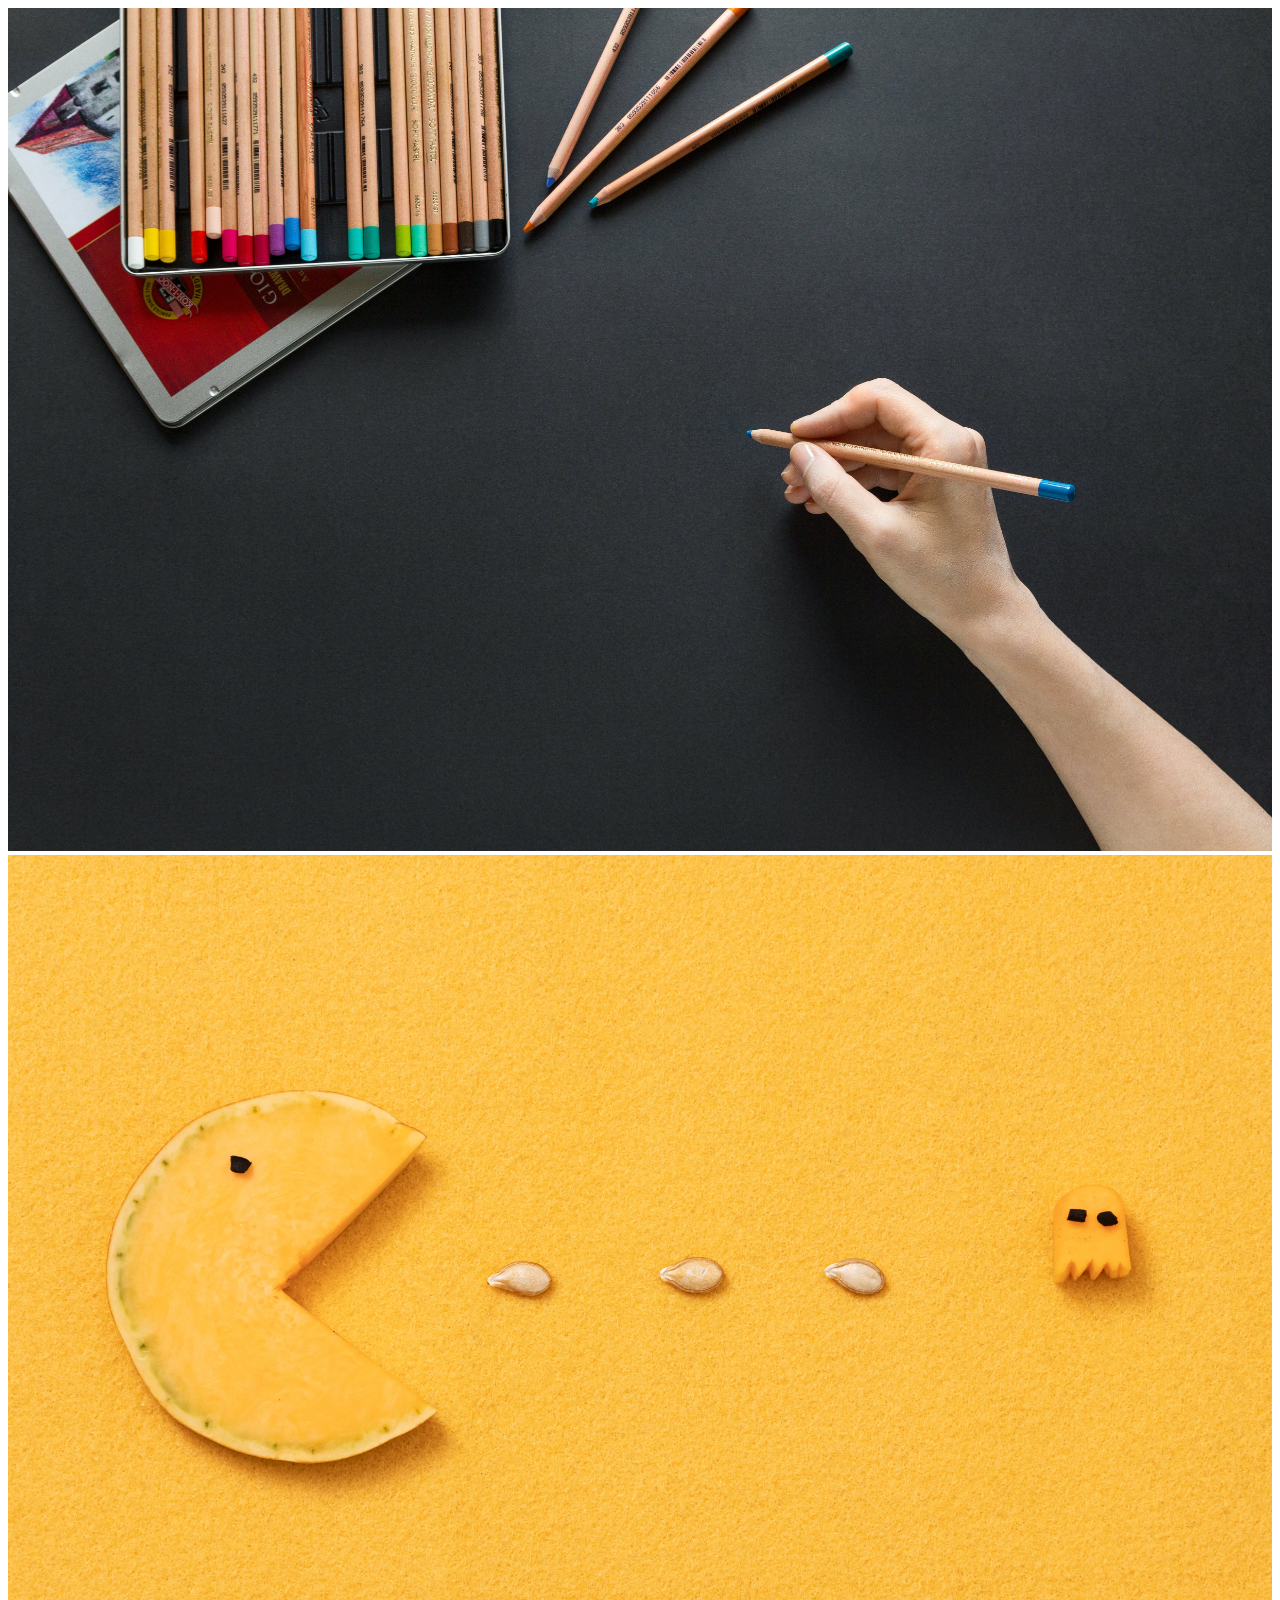
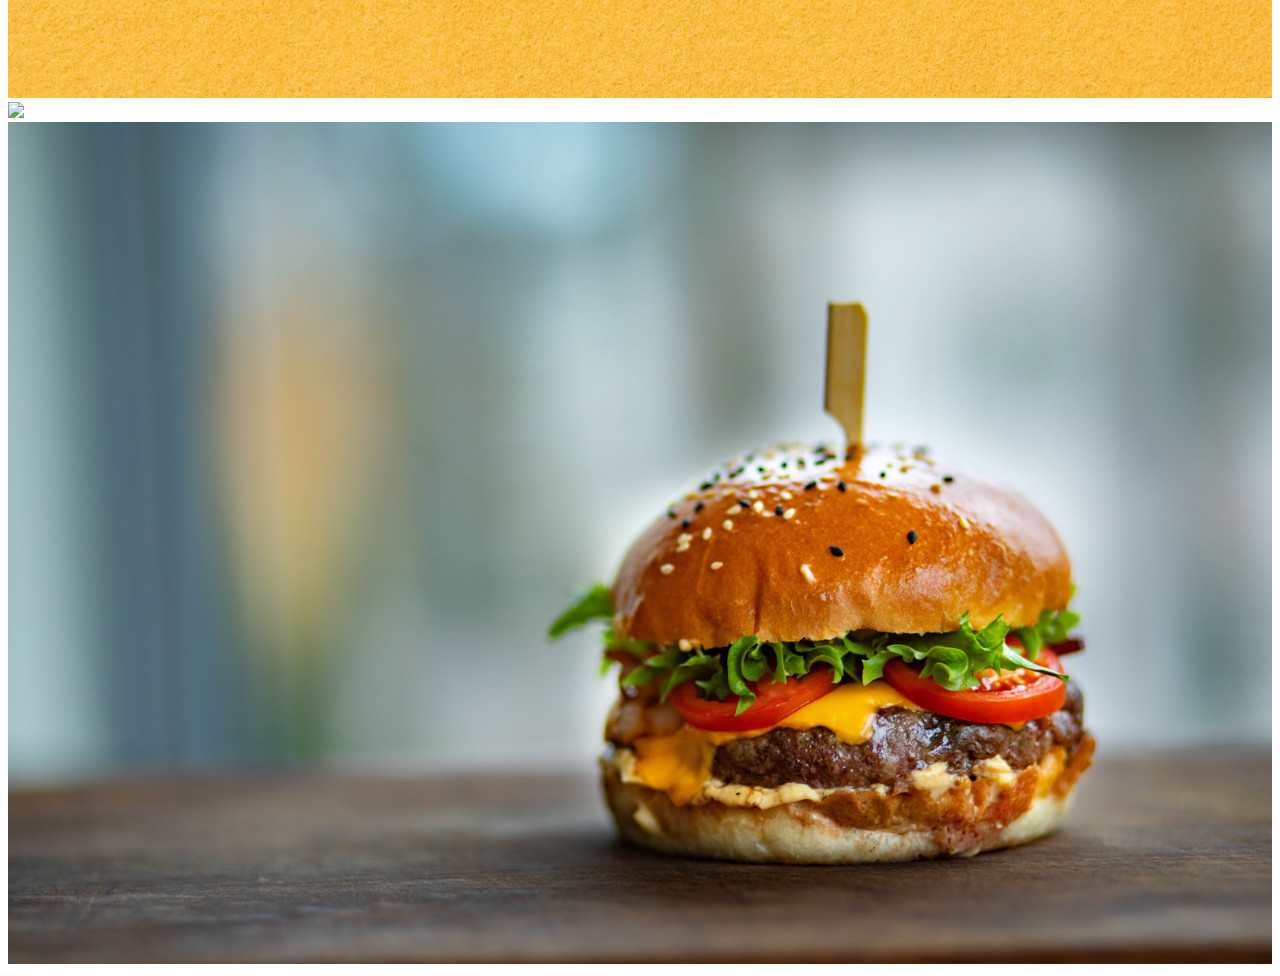
==== vistas/bootstrap.html @ ab4d57c0 "Agregando bootstrap al ejercicio" ====
<!DOCTYPE html>
<html lang="en">
<head>
    <meta charset="UTF-8">
    <meta http-equiv="X-UA-Compatible" content="IE=edge">
    <meta name="viewport" content="width=device-width, initial-scale=1.0">
    <title>Bootstrap</title>

    <link href="https://cdn.jsdelivr.net/npm/bootstrap@5.1.0/dist/css/bootstrap.min.css" rel="stylesheet" integrity="sha384-KyZXEAg3QhqLMpG8r+8fhAXLRk2vvoC2f3B09zVXn8CA5QIVfZOJ3BCsw2P0p/We" crossorigin="anonymous">
</head>
<body>
    <div class="container">
        <div class="row justify-content-center">
            <div class="col-lg-3 col-md-5 col-sm-10">
                <a href="https://google.com">
                    <img src="../img/1.jpg" style="width: 100%">
                </a>
            </div>
            <div class="col-lg-3 col-md-5 col-sm-10">
                <a href="https://instagram.com">    
                    <img src="../img/2.jpg" style="width: 100%">
                </a>
            </div>
            <div class="col-lg-3 col-md-5 col-sm-10">
                <a href="#">    
                    <img src="../img/3.jpg" style="width: 100%">
                </a>
            </div>
            <div class="col-lg-1 col-md-5 col-sm-10">
                <a href="#">    
                    <img src="../img/4.jpg" style="width: 100%">
                </a>
            </div>
        </div>
    </div>

    <script src="https://cdn.jsdelivr.net/npm/@popperjs/core@2.9.3/dist/umd/popper.min.js" integrity="sha384-eMNCOe7tC1doHpGoWe/6oMVemdAVTMs2xqW4mwXrXsW0L84Iytr2wi5v2QjrP/xp" crossorigin="anonymous"></script>
    <script src="https://cdn.jsdelivr.net/npm/bootstrap@5.1.0/dist/js/bootstrap.min.js" integrity="sha384-cn7l7gDp0eyniUwwAZgrzD06kc/tftFf19TOAs2zVinnD/C7E91j9yyk5//jjpt/" crossorigin="anonymous"></script>
</body>
</html>
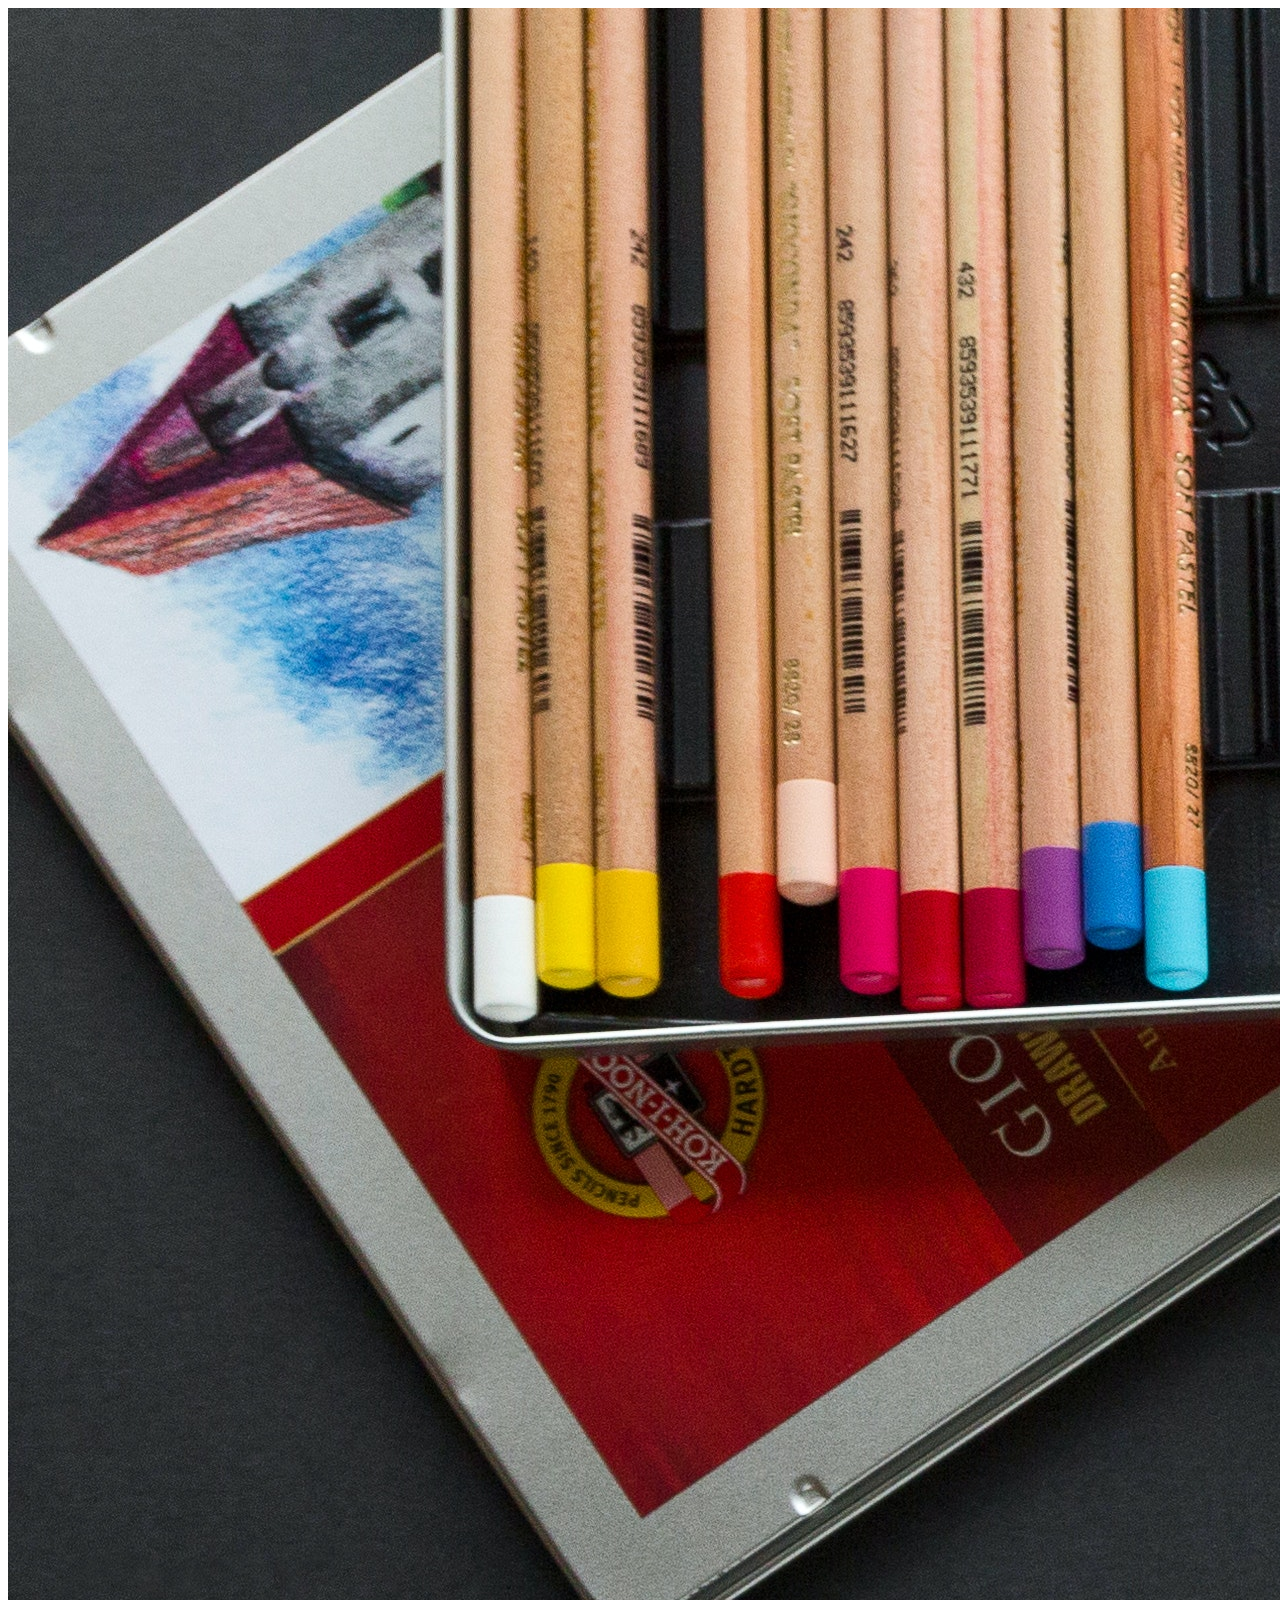
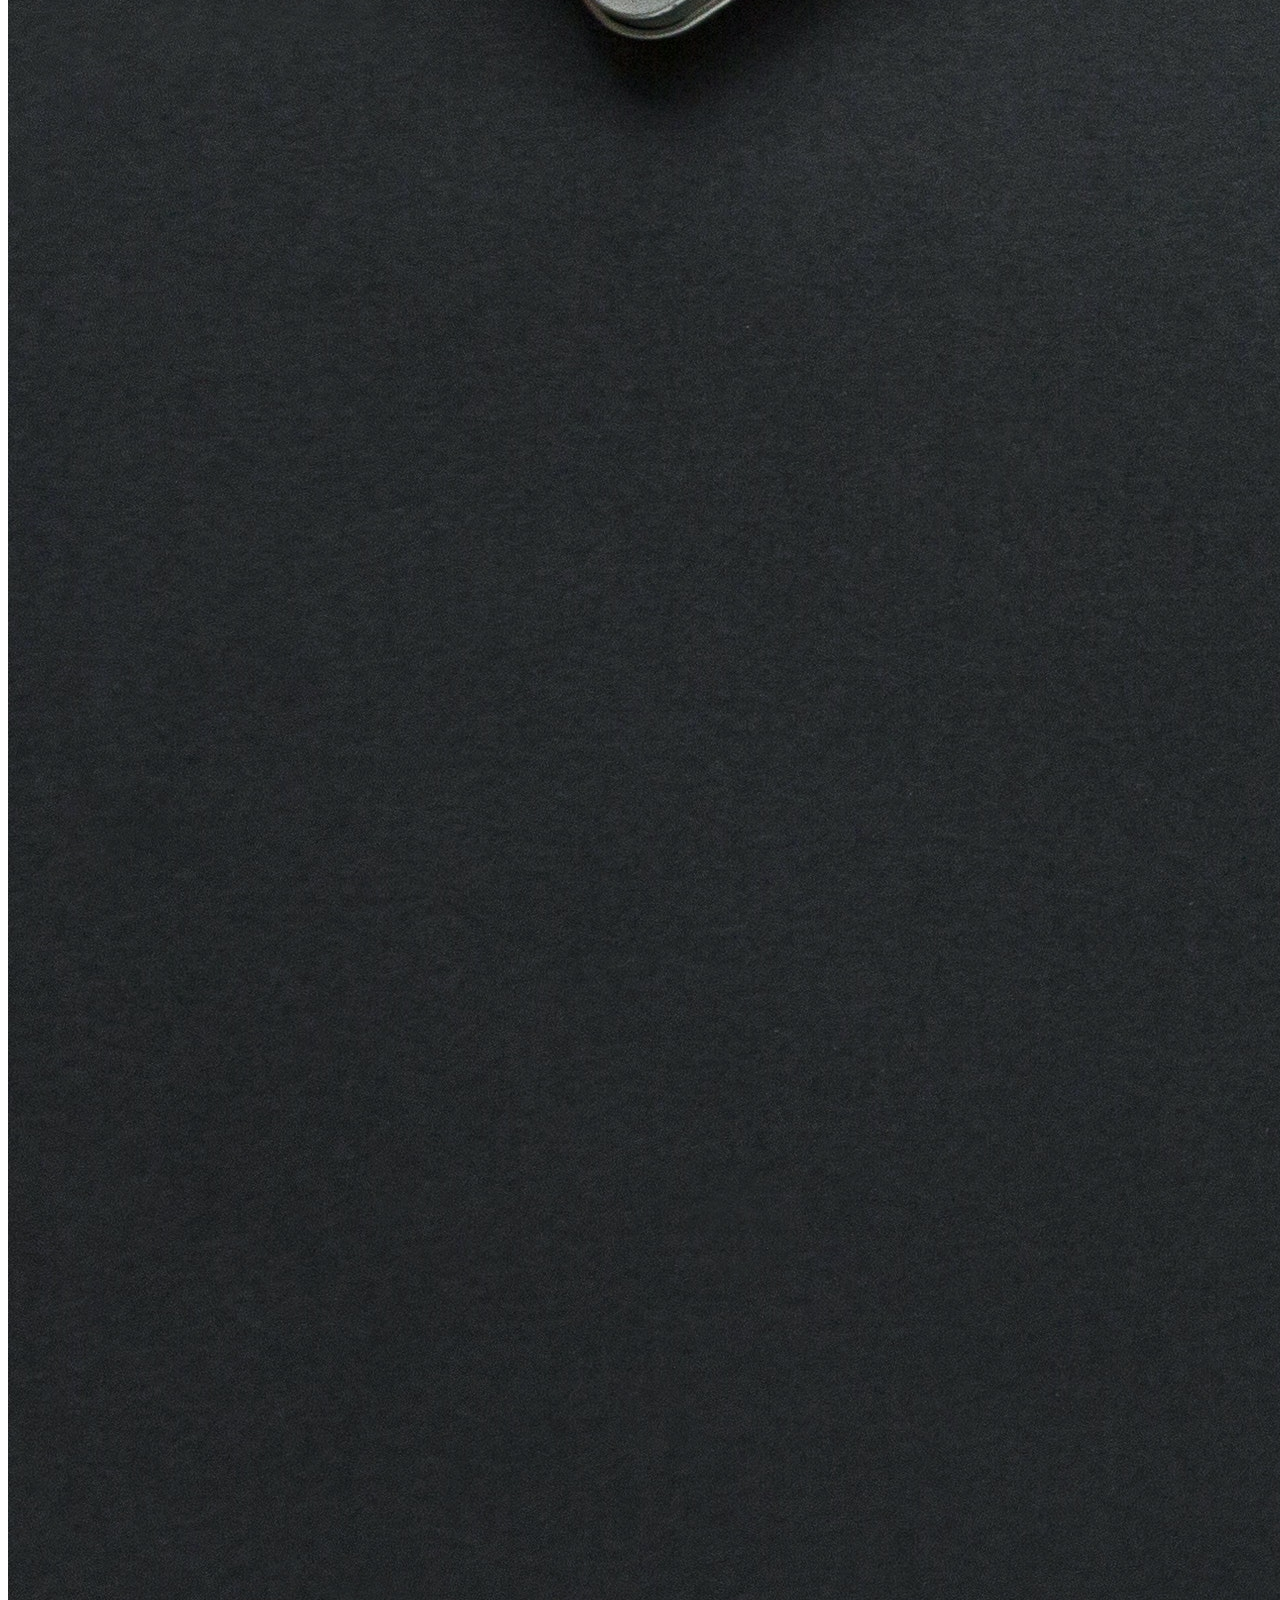
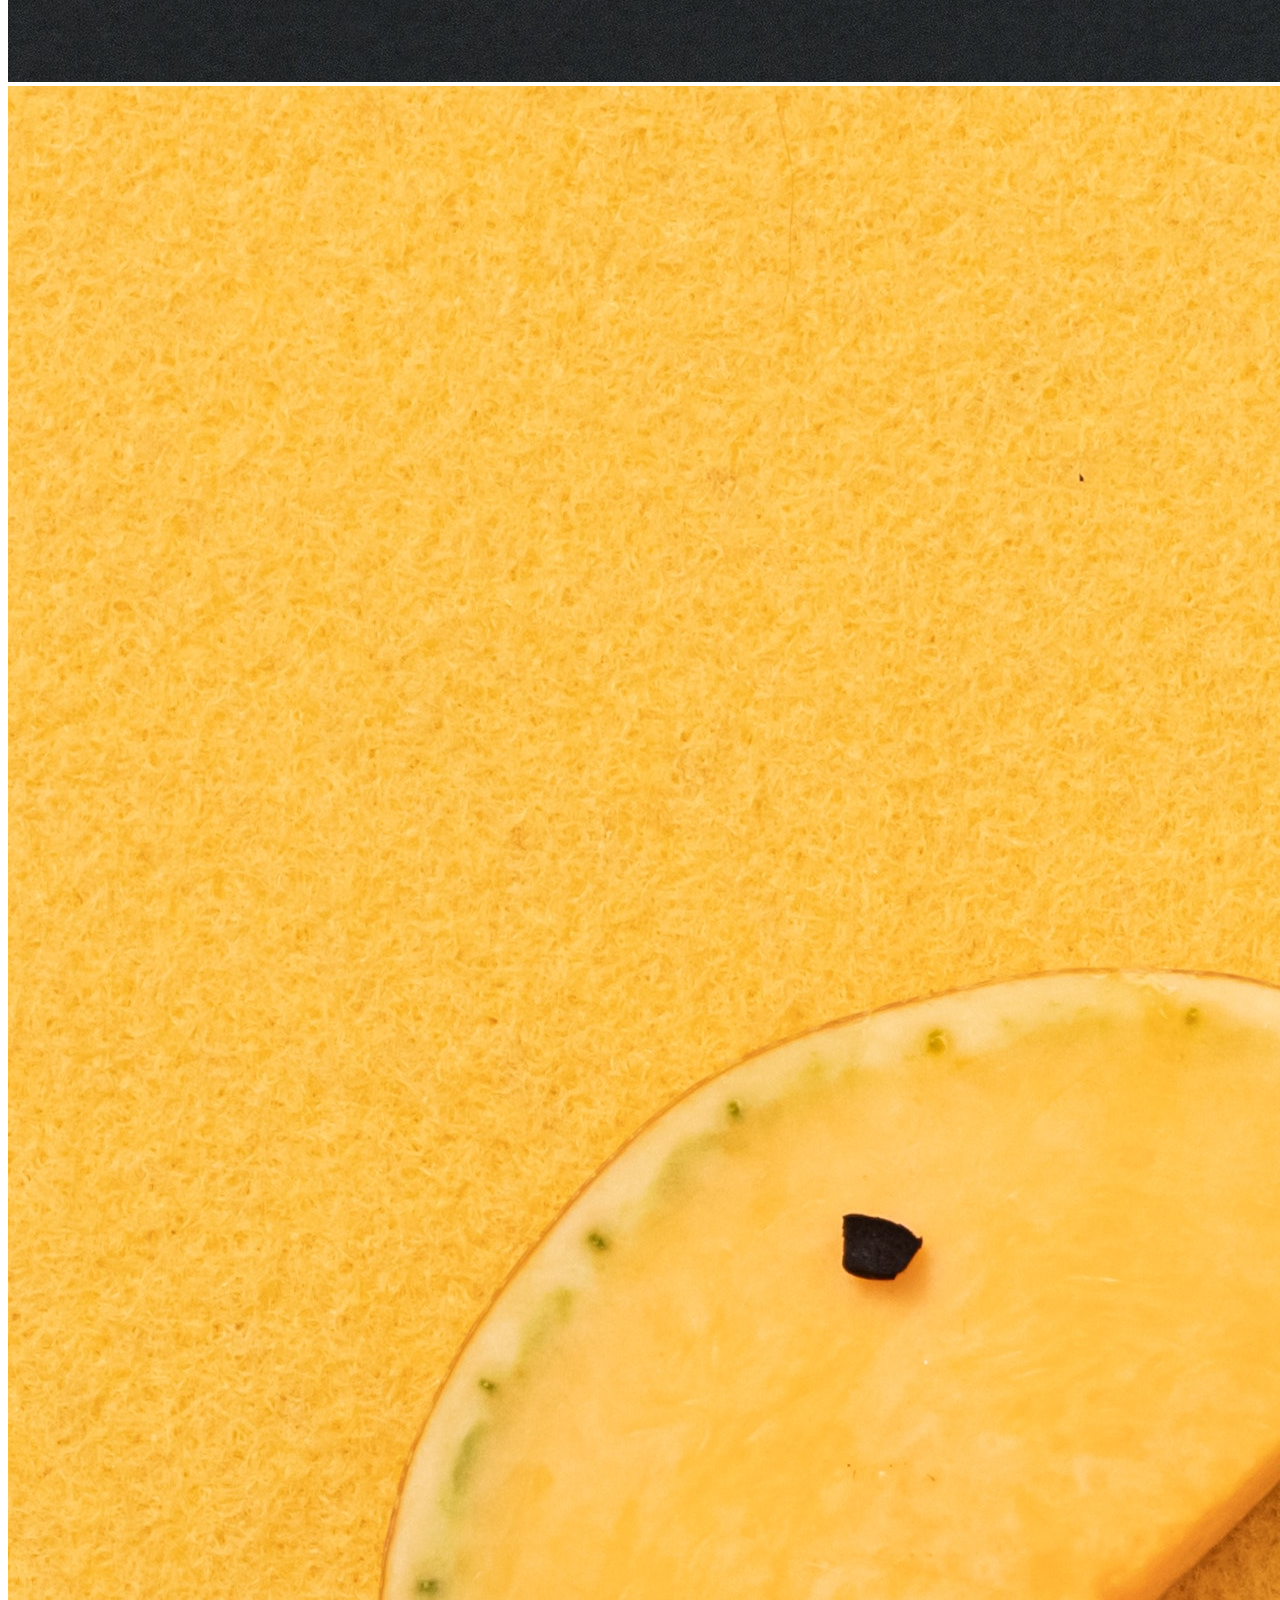
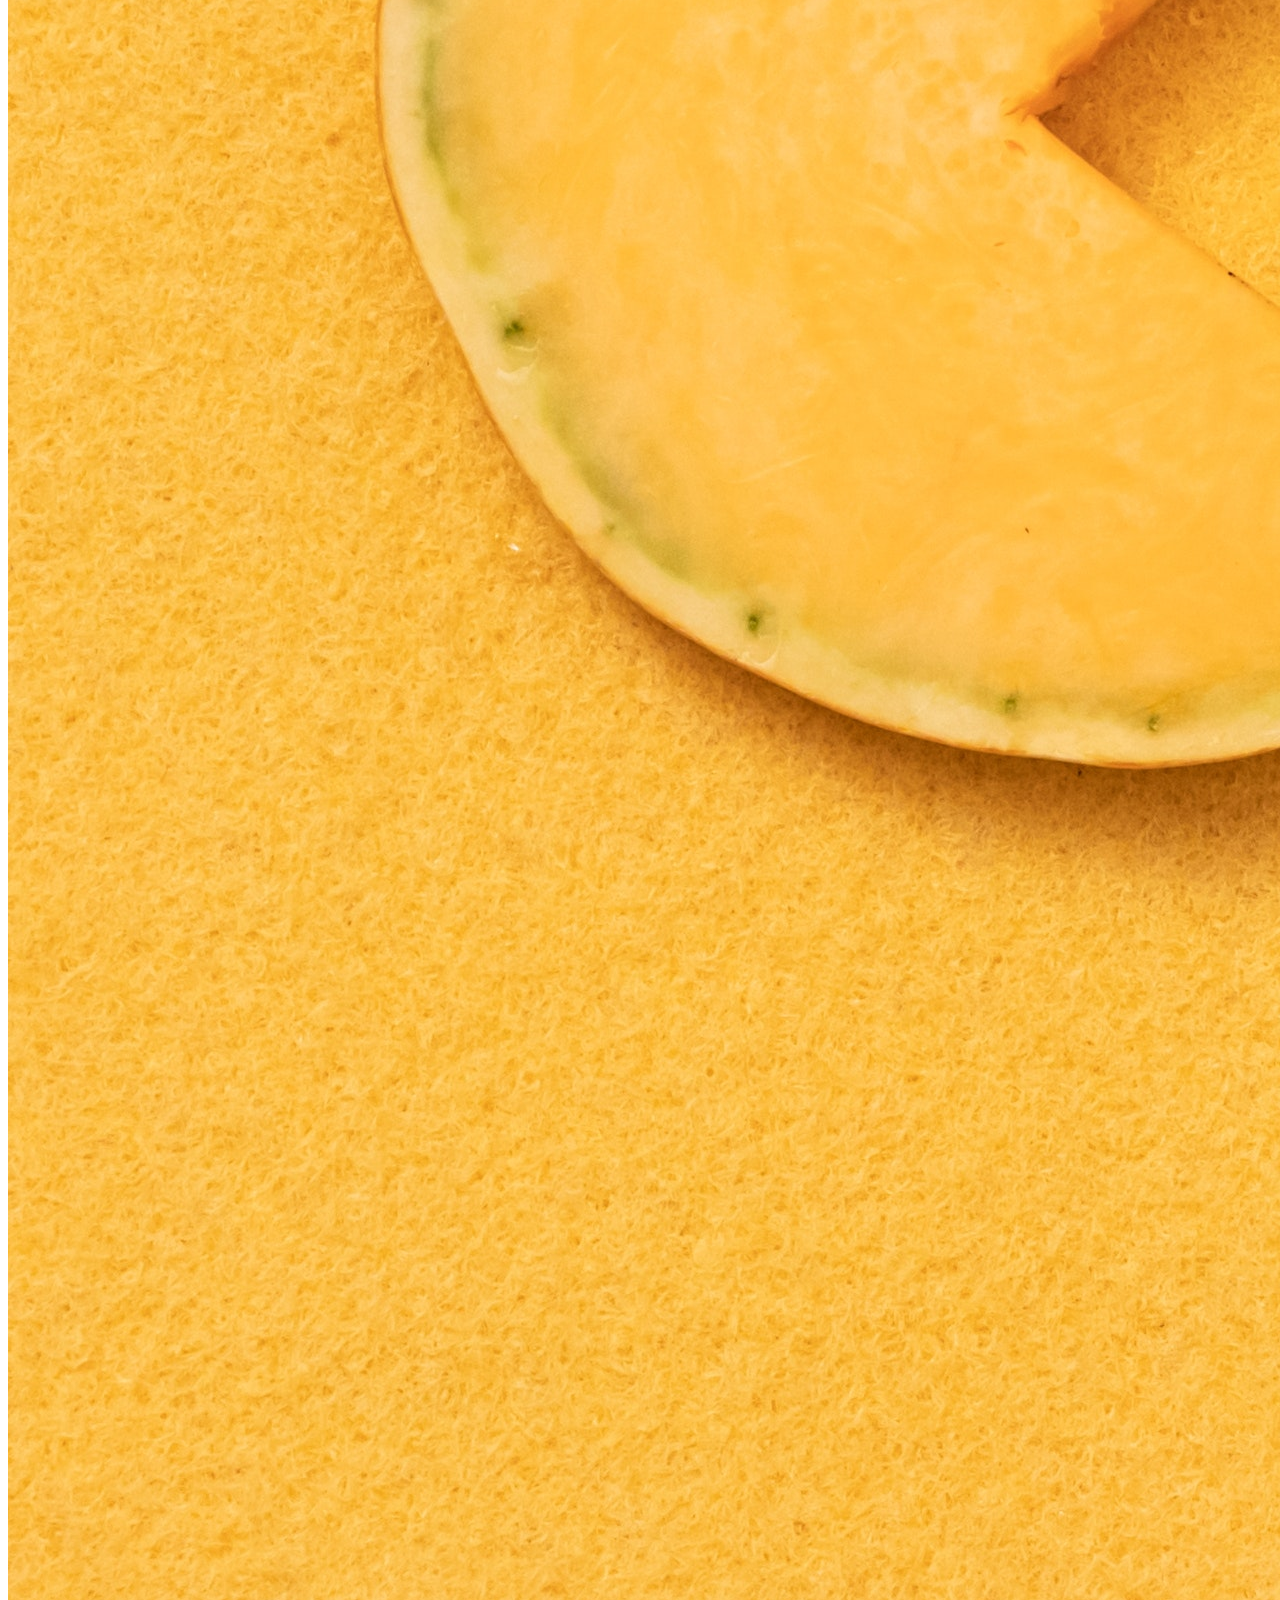
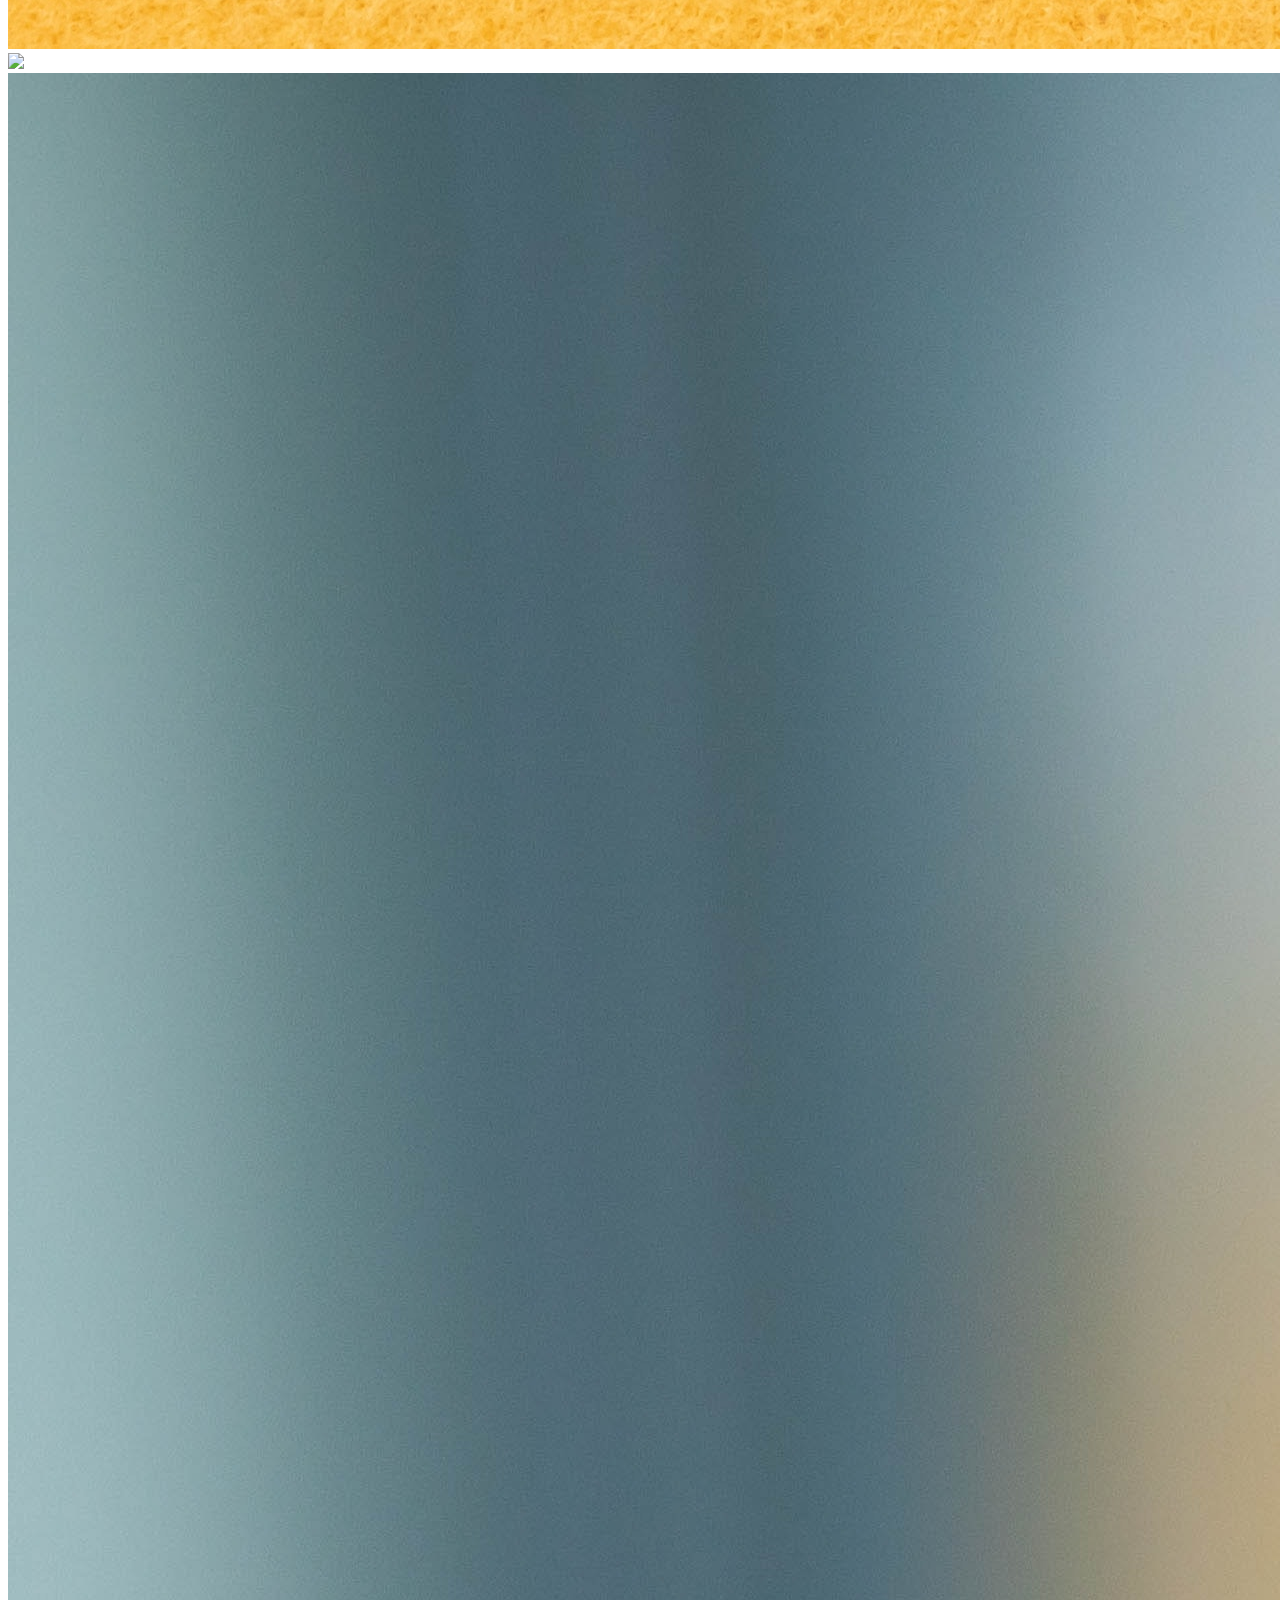
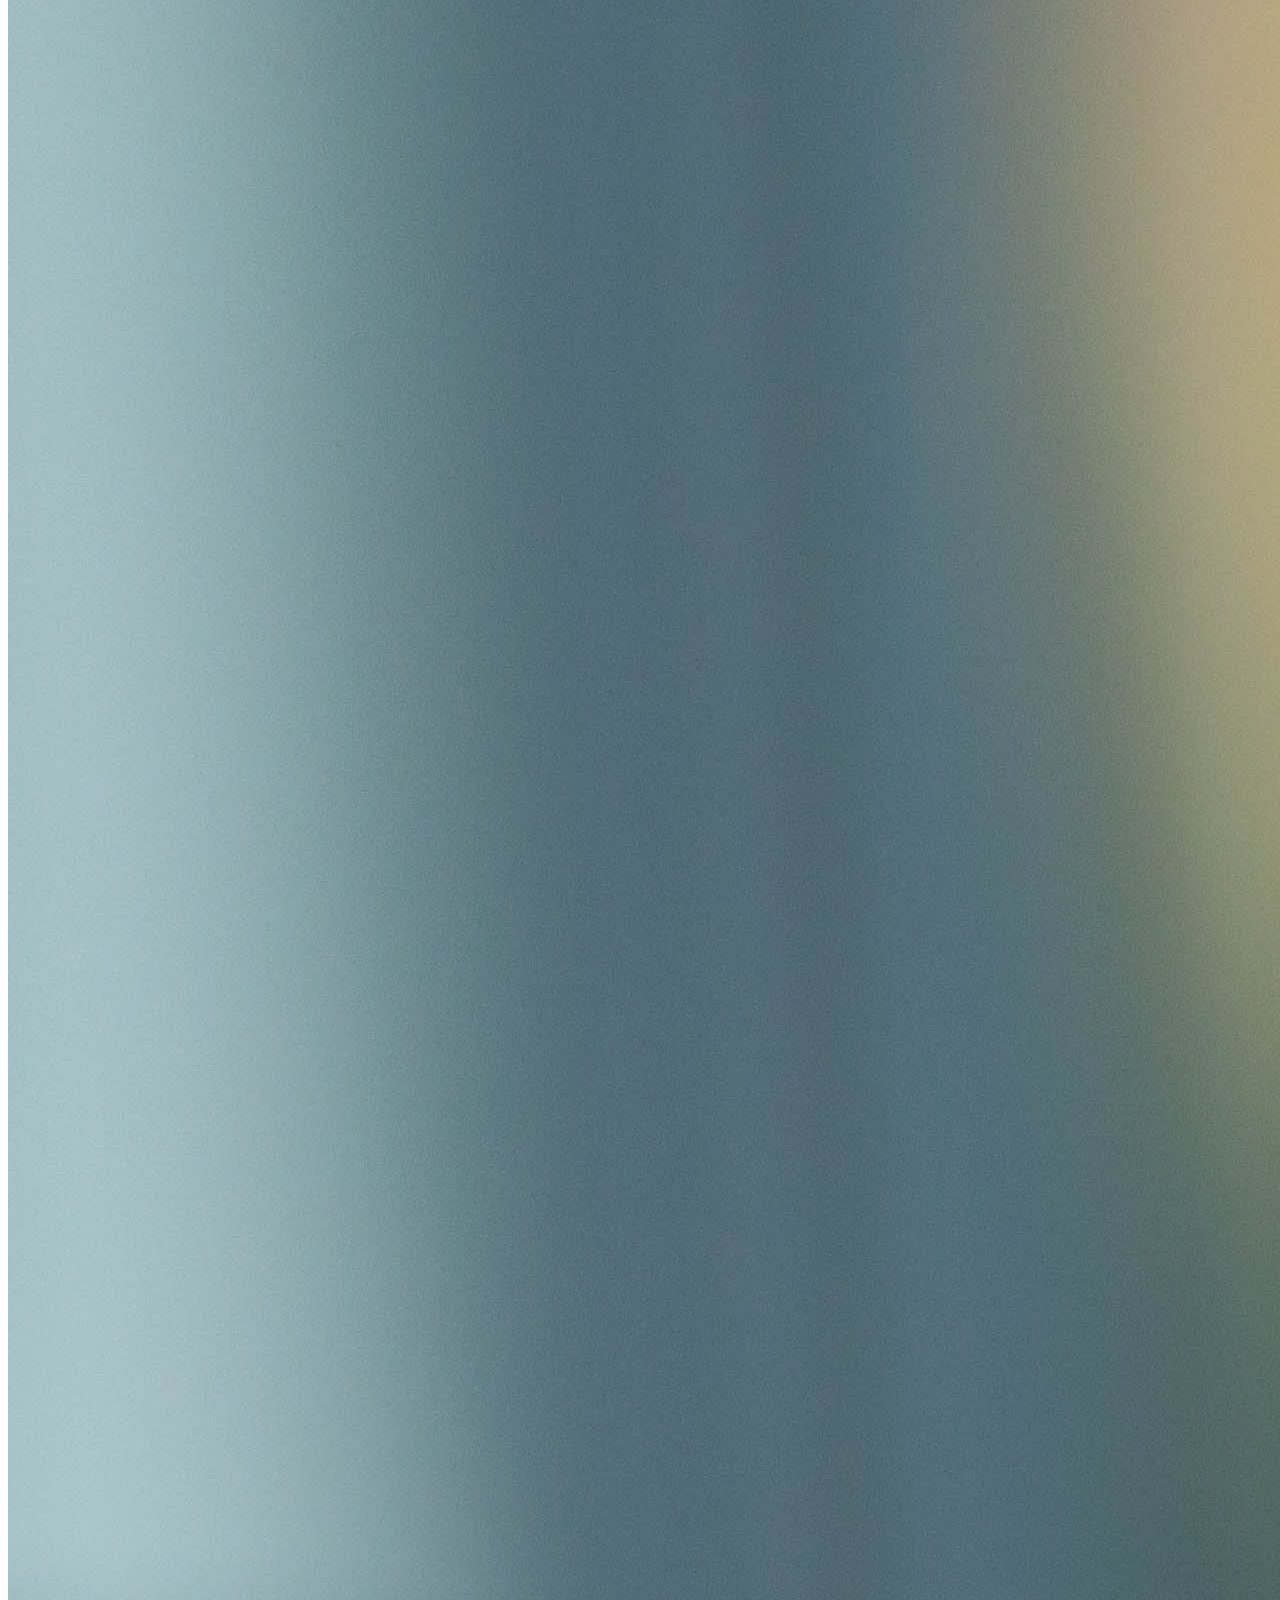
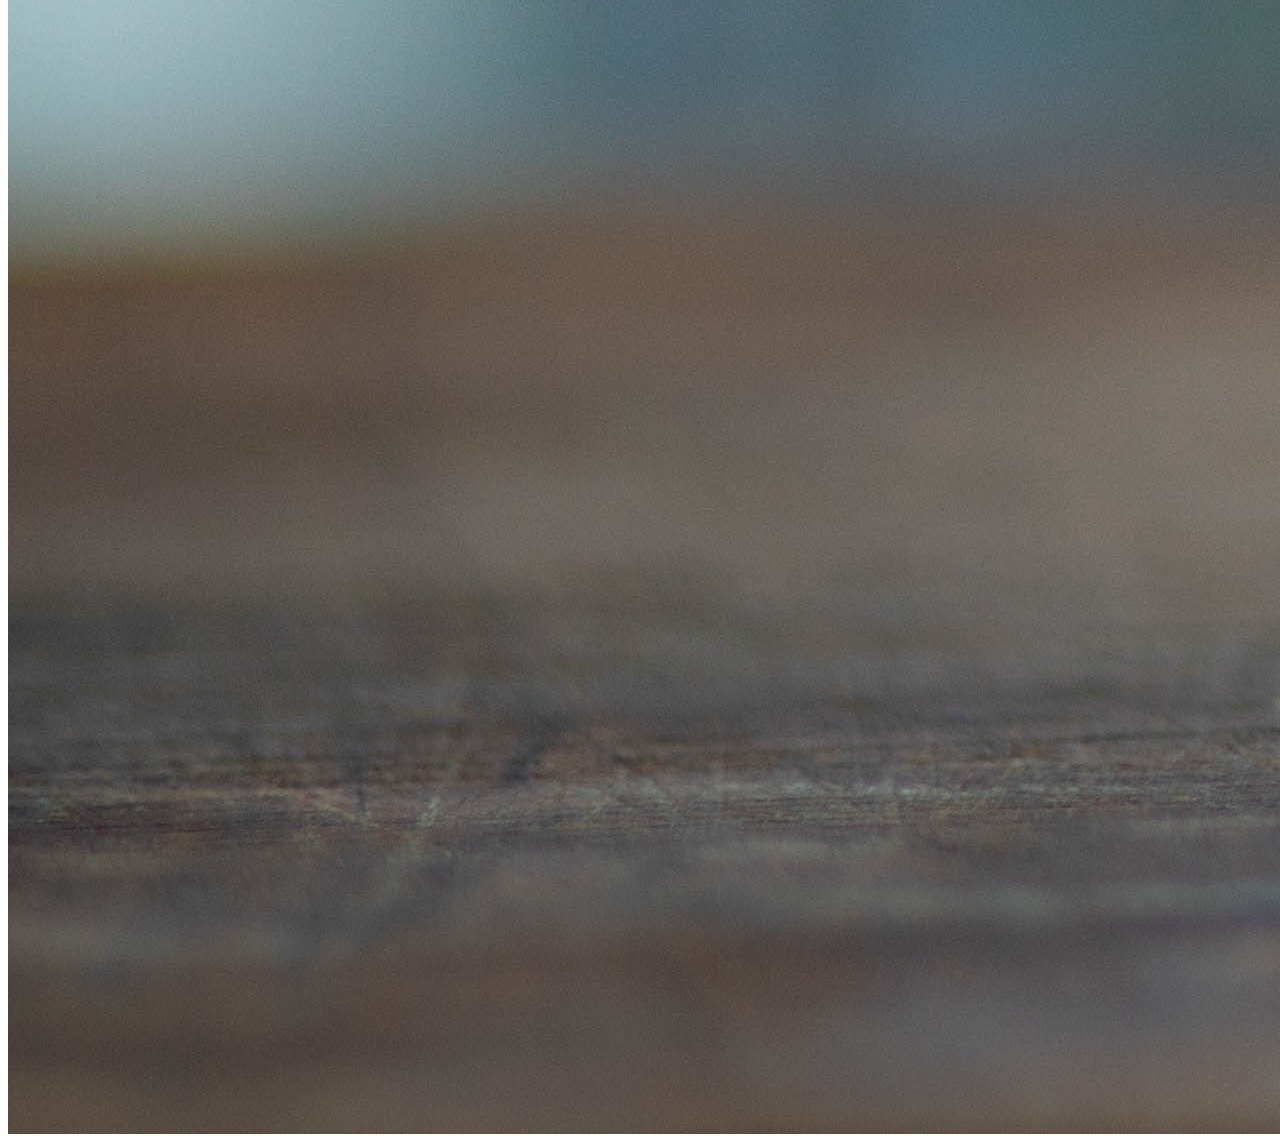
==== commit 452206b6: "agregando la 3 guia" ====
--- a/vistas/bootstrap.html
+++ b/vistas/bootstrap.html
@@ -7,28 +7,29 @@
     <title>Bootstrap</title>
 
     <link href="https://cdn.jsdelivr.net/npm/bootstrap@5.1.0/dist/css/bootstrap.min.css" rel="stylesheet" integrity="sha384-KyZXEAg3QhqLMpG8r+8fhAXLRk2vvoC2f3B09zVXn8CA5QIVfZOJ3BCsw2P0p/We" crossorigin="anonymous">
+    <link rel="stylesheet" href="../css/bootstrap.css">
 </head>
 <body>
     <div class="container">
         <div class="row justify-content-center">
             <div class="col-lg-3 col-md-5 col-sm-10">
                 <a href="https://google.com">
-                    <img src="../img/1.jpg" style="width: 100%">
+                    <img src="../img/1.jpg" class="w-100">
                 </a>
             </div>
             <div class="col-lg-3 col-md-5 col-sm-10">
                 <a href="https://instagram.com">    
-                    <img src="../img/2.jpg" style="width: 100%">
+                    <img src="../img/2.jpg" class="w-100">
                 </a>
             </div>
             <div class="col-lg-3 col-md-5 col-sm-10">
                 <a href="#">    
-                    <img src="../img/3.jpg" style="width: 100%">
+                    <img src="../img/3.jpg" class="w-100">
                 </a>
             </div>
             <div class="col-lg-1 col-md-5 col-sm-10">
                 <a href="#">    
-                    <img src="../img/4.jpg" style="width: 100%">
+                    <img src="../img/4.jpg" class="w-100">
                 </a>
             </div>
         </div>
